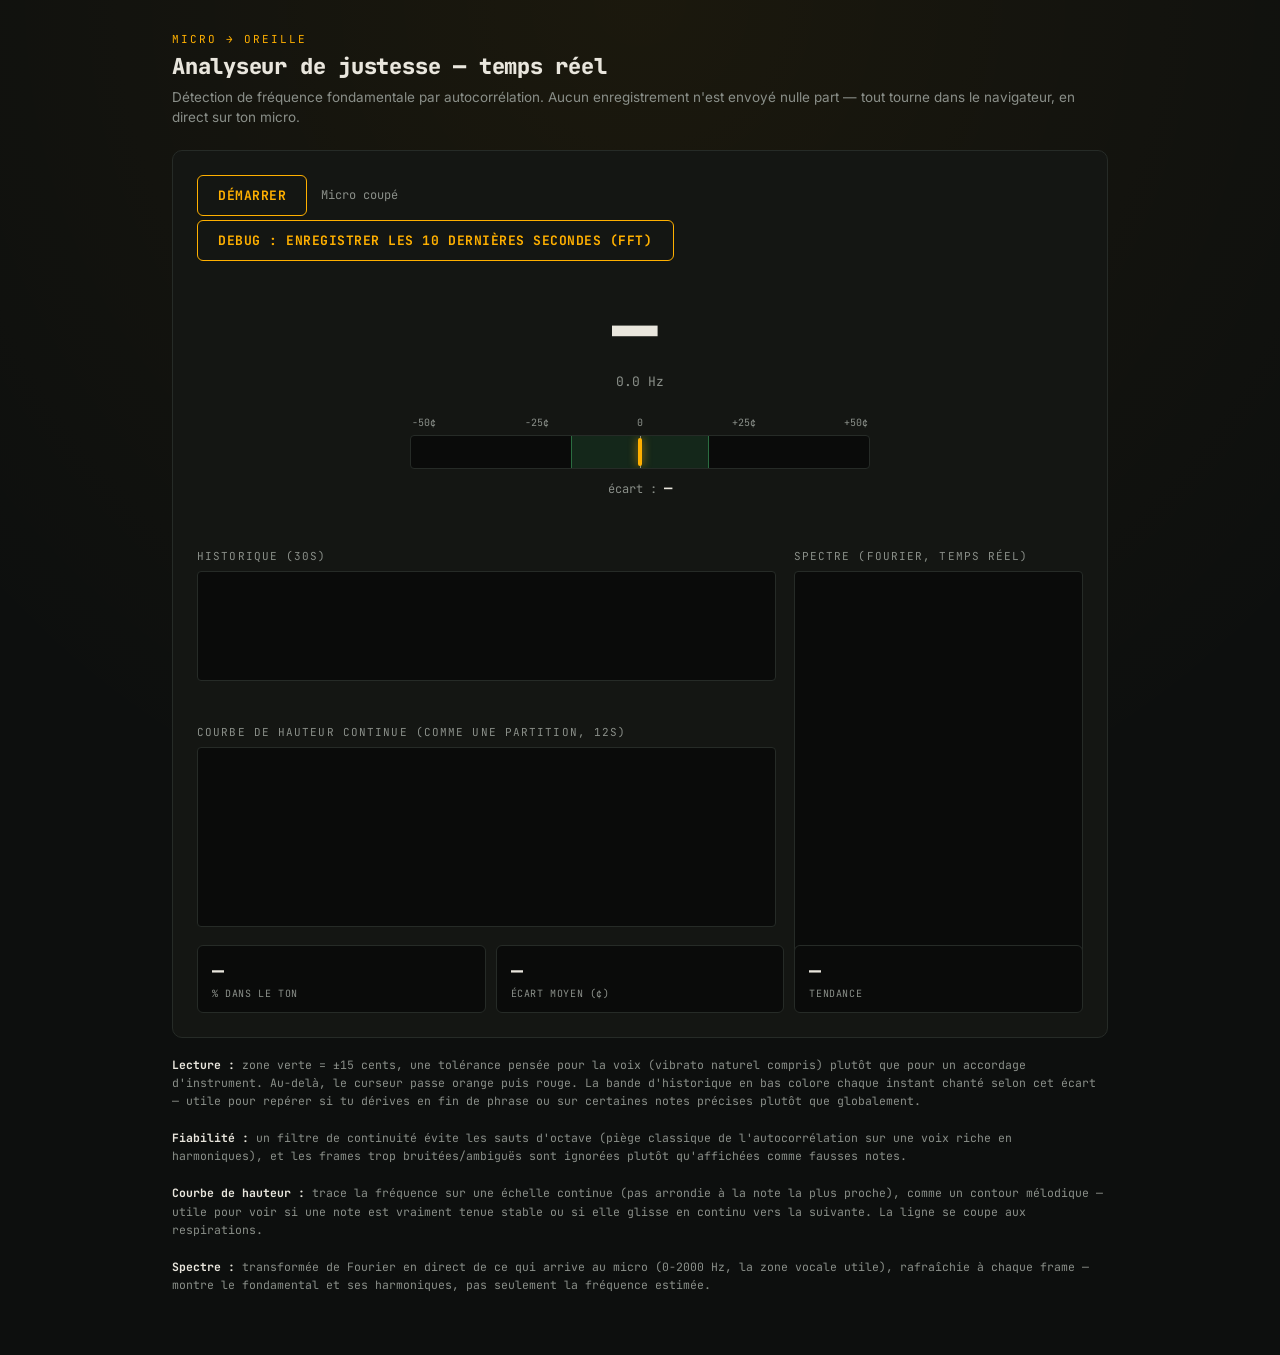
==== index.html @ f590a427 "Initial commit: analyseur de justesse vocale Decoupage du HTML monolithique en index.html/static/sty" ====
<!DOCTYPE html>
<html lang="fr">
<head>
<meta charset="UTF-8">
<title>Analyseur de justesse</title>
<link rel="stylesheet" href="static/style.css">
</head>
<body>
<div class="wrap">
  <header>
    <div class="eyebrow">Micro &rarr; oreille</div>
    <h1>Analyseur de justesse — temps réel</h1>
    <p class="sub">Détection de fréquence fondamentale par autocorrélation. Aucun enregistrement n'est envoyé nulle part — tout tourne dans le navigateur, en direct sur ton micro.</p>
  </header>

  <div class="panel">
    <div class="control-row">
      <button id="toggleBtn">Démarrer</button>
      <button id="exportBtn" disabled style="display:none;">Enregistrer les données (JSON)</button>
      <button id="replayBtn" disabled style="display:none;">Replay le dernier sample</button>
      <span class="status" id="status">Micro coupé</span>
    </div>
    <div class="control-row">
      <button id="fftDebugBtn">Debug : enregistrer les 10 dernières secondes (FFT)</button>
    </div>
    <div class="status" id="fftDebugStatus" style="margin-top:6px;"></div>
    <pre class="report" id="fftDebugReport"></pre>
    <div class="status" id="exportStatus" style="margin-top:6px; display:none;"></div>
    <pre class="report" id="exportReport" style="display:none;"></pre>

    <div class="readout">
      <span class="note-big" id="noteName">—</span><span class="note-oct" id="noteOct"></span>
    </div>
    <div class="freq" id="freqVal">0.0 Hz</div>

    <div class="gauge-wrap">
      <div class="gauge-ticks"><span>-50¢</span><span>-25¢</span><span>0</span><span>+25¢</span><span>+50¢</span></div>
      <div class="gauge-track">
        <div class="gauge-zone-safe"></div>
        <div class="gauge-center-line"></div>
        <div class="gauge-needle" id="needle"></div>
      </div>
    </div>
    <div class="cents-label" id="centsLabel">écart : <b>—</b></div>

    <div class="charts-grid">
      <div class="charts-col-left">
        <div>
          <div class="history-label">Historique (30s)</div>
          <canvas id="history" width="1160" height="220"></canvas>
        </div>
        <div>
          <div class="history-label">Courbe de hauteur continue (comme une partition, 12s)</div>
          <canvas id="pitchCurve" width="1160" height="360"></canvas>
          <button id="exportCurveBtn" disabled style="margin-top:8px; display:none;">Enregistrer la courbe (JSON)</button>
          <div class="status" id="exportCurveStatus" style="margin-top:6px; display:none;"></div>
          <pre class="report" id="exportCurveReport" style="display:none;"></pre>
        </div>
      </div>
      <div>
        <div class="history-label">Spectre (Fourier, temps réel)</div>
        <canvas id="spectrum" width="700" height="700"></canvas>
      </div>
    </div>

    <div class="stats">
      <div class="stat"><div class="val" id="statInTune">—</div><div class="lbl">% dans le ton</div></div>
      <div class="stat"><div class="val" id="statAvg">—</div><div class="lbl">écart moyen (¢)</div></div>
      <div class="stat"><div class="val" id="statBias">—</div><div class="lbl">tendance</div></div>
    </div>
  </div>

  <footer>
    <b>Lecture :</b> zone verte = ±15 cents, une tolérance pensée pour la voix (vibrato naturel compris) plutôt que pour un accordage d'instrument. Au-delà, le curseur passe orange puis rouge. La bande d'historique en bas colore chaque instant chanté selon cet écart — utile pour repérer si tu dérives en fin de phrase ou sur certaines notes précises plutôt que globalement.<br><br>
    <b>Fiabilité :</b> un filtre de continuité évite les sauts d'octave (piège classique de l'autocorrélation sur une voix riche en harmoniques), et les frames trop bruitées/ambiguës sont ignorées plutôt qu'affichées comme fausses notes.<br><br>
    <b>Courbe de hauteur :</b> trace la fréquence sur une échelle continue (pas arrondie à la note la plus proche), comme un contour mélodique — utile pour voir si une note est vraiment tenue stable ou si elle glisse en continu vers la suivante. La ligne se coupe aux respirations.<br><br>
    <b>Spectre :</b> transformée de Fourier en direct de ce qui arrive au micro (0-2000 Hz, la zone vocale utile), rafraîchie à chaque frame — montre le fondamental et ses harmoniques, pas seulement la fréquence estimée.
  </footer>
</div>

<script src="static/app.js"></script>
</body>
</html>
---- static/style.css ----
@import url('https://fonts.googleapis.com/css2?family=JetBrains+Mono:wght@400;500;700;800&family=Inter:wght@400;500;600&display=swap');

:root{
  --bg: #0d0f0e;
  --bg-panel: #141613;
  --line: #262b27;
  --amber: #ffb000;
  --amber-dim: #7a5600;
  --green: #4fd67a;
  --red: #ff5d5d;
  --text: #e9e6dd;
  --text-dim: #8a8f89;
  --mono: 'JetBrains Mono', monospace;
  --sans: 'Inter', sans-serif;
}
*{box-sizing:border-box; margin:0; padding:0;}
html,body{
  background: var(--bg);
  color: var(--text);
  font-family: var(--sans);
  min-height: 100vh;
  width: 100%;
}
body{
  display:flex; flex-direction:column; align-items:center;
  padding: 32px 16px 60px;
  background-image:
    radial-gradient(circle at 50% 0%, rgba(255,176,0,0.06), transparent 60%);
}
.wrap{ width:75%; max-width: none; }

header{ margin-bottom: 22px; }
.eyebrow{
  font-family: var(--mono); font-size: 11px; letter-spacing: 0.18em;
  color: var(--amber); text-transform: uppercase; margin-bottom: 6px;
}
h1{
  font-family: var(--mono); font-weight: 800; font-size: 22px;
  letter-spacing: -0.01em;
}
.sub{ color: var(--text-dim); font-size: 13.5px; margin-top: 6px; line-height:1.5; }

.panel{
  background: var(--bg-panel);
  border: 1px solid var(--line);
  border-radius: 10px;
  padding: 24px;
  margin-top: 18px;
}

/* mic control */
.control-row{ display:flex; align-items:center; gap: 14px; margin-bottom: 4px; }
button{
  font-family: var(--mono); font-weight: 700; font-size: 13px;
  letter-spacing: 0.04em; text-transform: uppercase;
  padding: 11px 20px; border-radius: 6px; cursor:pointer;
  border: 1px solid var(--amber); background: transparent; color: var(--amber);
  transition: all 0.15s ease;
}
button:hover{ background: rgba(255,176,0,0.1); }
button.active{ background: var(--amber); color: #0d0f0e; }
button:disabled{ opacity:0.4; cursor:default; }
.status{ font-family: var(--mono); font-size: 12px; color: var(--text-dim); }
.status.live::before{
  content:''; display:inline-block; width:7px; height:7px; border-radius:50%;
  background: var(--red); margin-right:7px; vertical-align:1px;
  animation: pulse 1.4s infinite;
}
@keyframes pulse{ 0%,100%{opacity:1;} 50%{opacity:0.25;} }

/* note readout */
.readout{
  display:flex; align-items:baseline; justify-content:center;
  gap: 10px; margin: 30px 0 6px;
}
.note-big{
  font-family: var(--mono); font-weight: 800; font-size: 76px;
  line-height:1; color: var(--text); min-width: 120px; text-align:center;
  transition: color 0.15s ease;
}
.note-oct{ font-family: var(--mono); font-size: 28px; color: var(--text-dim); font-weight: 500; }
.freq{
  text-align:center; font-family: var(--mono); font-size: 13px; color: var(--text-dim);
  margin-bottom: 26px;
}

/* cents gauge */
.gauge-wrap{ position:relative; margin: 0 auto 8px; width: 100%; max-width: 460px; }
.gauge-ticks{ display:flex; justify-content:space-between; font-family: var(--mono);
  font-size: 10px; color: var(--text-dim); margin-bottom: 6px; padding: 0 2px;}
.gauge-track{
  position:relative; height: 34px; background: #0a0b0a;
  border: 1px solid var(--line); border-radius: 4px; overflow:hidden;
}
.gauge-zone-safe{
  position:absolute; left:35%; width:30%; top:0; bottom:0;
  background: rgba(79,214,122,0.14); border-left:1px solid rgba(79,214,122,0.4);
  border-right:1px solid rgba(79,214,122,0.4);
}
.gauge-center-line{
  position:absolute; left:50%; top:0; bottom:0; width:1px; background: var(--text-dim);
}
.gauge-needle{
  position:absolute; top:2px; bottom:2px; width: 4px; border-radius: 2px;
  background: var(--amber); left:50%; transform: translateX(-50%);
  box-shadow: 0 0 10px rgba(255,176,0,0.7);
  transition: left 0.06s linear, background-color 0.15s ease;
}
.cents-label{
  text-align:center; font-family: var(--mono); font-size: 12px; color: var(--text-dim);
  margin-top: 10px;
}
.cents-label b{ color: var(--text); font-size:14px; }

/* history strip */
.history-label{
  font-family: var(--mono); font-size: 11px; color: var(--text-dim);
  letter-spacing: 0.1em; text-transform: uppercase; margin: 26px 0 8px;
}
.charts-grid{
  display:grid; grid-template-columns: 2fr 1fr; gap: 18px;
  margin-top: 26px; align-items: stretch;
}
.charts-col-left{ display:flex; flex-direction:column; gap: 18px; }
canvas#history{
  width: 100%; height: 110px; display:block;
  background: #0a0b0a; border: 1px solid var(--line); border-radius: 4px;
}
canvas#pitchCurve{
  width: 100%; height: 180px; display:block;
  background: #0a0b0a; border: 1px solid var(--line); border-radius: 4px;
}
canvas#spectrum{
  width: 100%; height: 100%; min-height: 320px; display:block;
  background: #0a0b0a; border: 1px solid var(--line); border-radius: 4px;
}

/* stats */
.stats{
  display:grid; grid-template-columns: repeat(3,1fr); gap: 10px; margin-top: 18px;
}
.stat{
  background: #0a0b0a; border:1px solid var(--line); border-radius: 6px;
  padding: 12px 14px;
}
.stat .val{ font-family: var(--mono); font-weight:700; font-size: 20px; }
.stat .lbl{ font-family: var(--mono); font-size: 10px; color: var(--text-dim);
  text-transform: uppercase; letter-spacing: 0.06em; margin-top: 3px; }

footer{
  width:100%; margin-top: 18px;
  font-family: var(--mono); font-size: 11.5px; color: var(--text-dim); line-height:1.6;
}
footer b{ color: var(--text); }

.report{
  display:none; white-space: pre-wrap; font-family: var(--mono); font-size: 11px;
  color: var(--text-dim); background: #0a0b0a; border: 1px solid var(--line);
  border-radius: 4px; padding: 10px; margin-top: 8px; max-height: 260px; overflow-y:auto;
}
.report.visible{ display:block; }
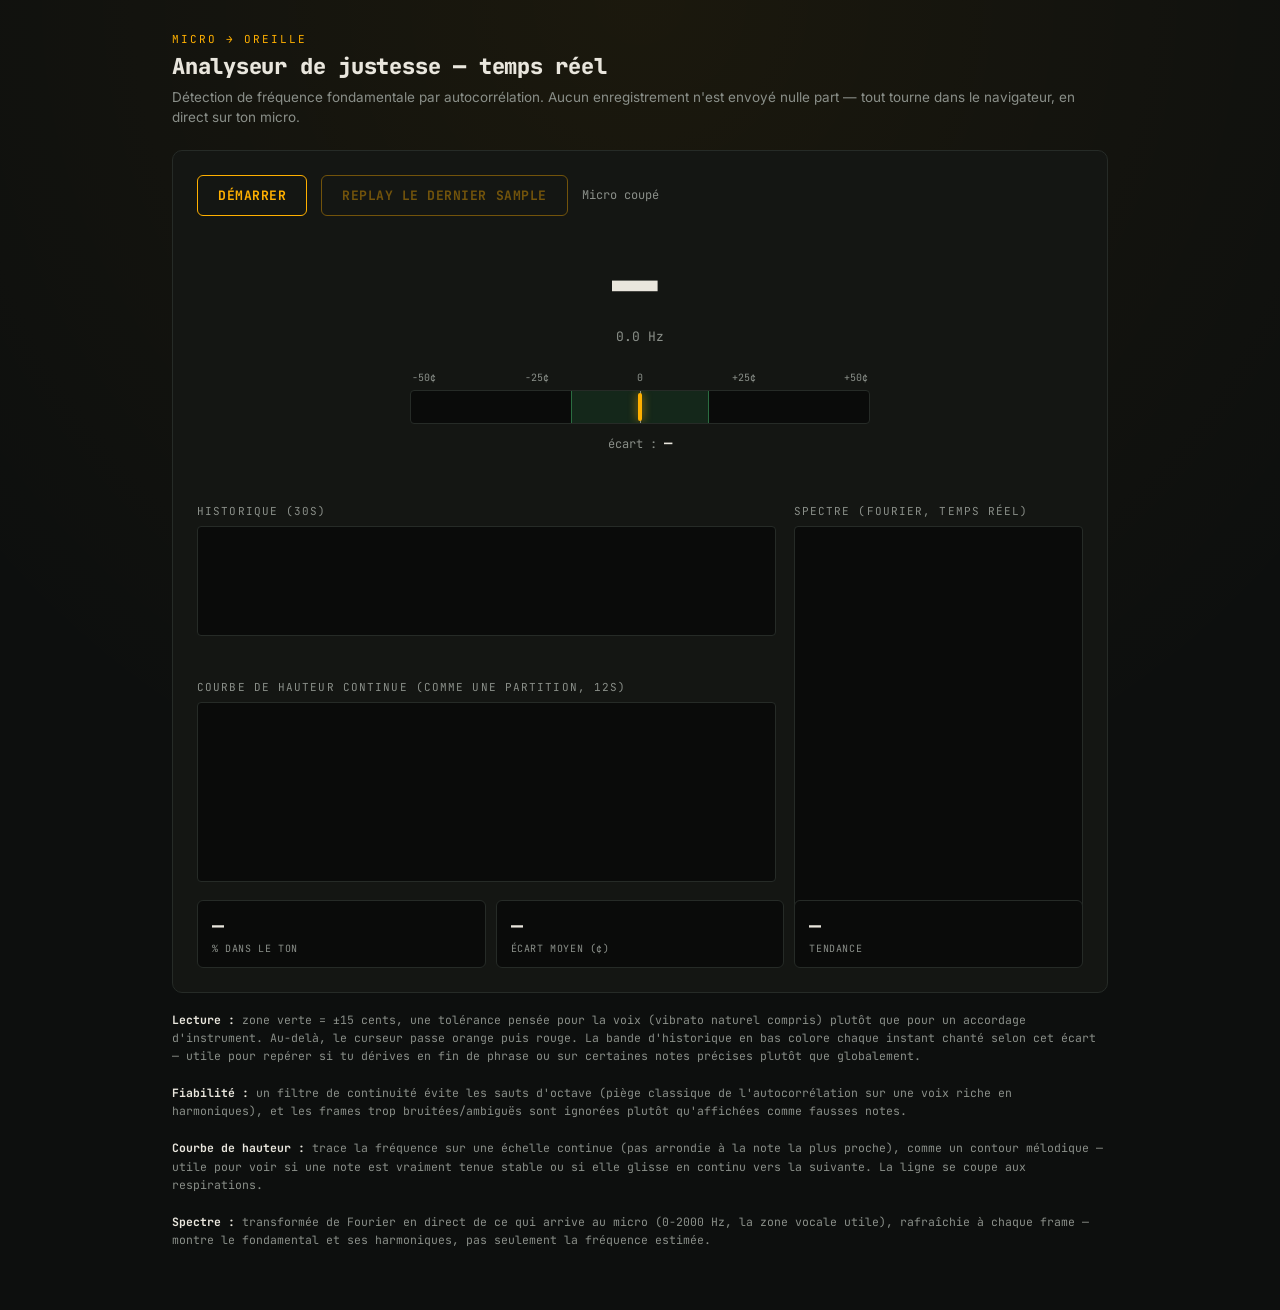
==== commit de3b5b1d: "Corrige la detection de pitch sur voix graves, supprime l'export JSON Fixes autoCorrelate (voir donn" ====
--- a/index.html
+++ b/index.html
@@ -16,17 +16,9 @@
   <div class="panel">
     <div class="control-row">
       <button id="toggleBtn">Démarrer</button>
-      <button id="exportBtn" disabled style="display:none;">Enregistrer les données (JSON)</button>
-      <button id="replayBtn" disabled style="display:none;">Replay le dernier sample</button>
+      <button id="replayBtn" disabled>Replay le dernier sample</button>
       <span class="status" id="status">Micro coupé</span>
     </div>
-    <div class="control-row">
-      <button id="fftDebugBtn">Debug : enregistrer les 10 dernières secondes (FFT)</button>
-    </div>
-    <div class="status" id="fftDebugStatus" style="margin-top:6px;"></div>
-    <pre class="report" id="fftDebugReport"></pre>
-    <div class="status" id="exportStatus" style="margin-top:6px; display:none;"></div>
-    <pre class="report" id="exportReport" style="display:none;"></pre>
 
     <div class="readout">
       <span class="note-big" id="noteName">—</span><span class="note-oct" id="noteOct"></span>
@@ -52,9 +44,6 @@
         <div>
           <div class="history-label">Courbe de hauteur continue (comme une partition, 12s)</div>
           <canvas id="pitchCurve" width="1160" height="360"></canvas>
-          <button id="exportCurveBtn" disabled style="margin-top:8px; display:none;">Enregistrer la courbe (JSON)</button>
-          <div class="status" id="exportCurveStatus" style="margin-top:6px; display:none;"></div>
-          <pre class="report" id="exportCurveReport" style="display:none;"></pre>
         </div>
       </div>
       <div>
--- a/static/style.css
+++ b/static/style.css
@@ -152,10 +152,3 @@
   font-family: var(--mono); font-size: 11.5px; color: var(--text-dim); line-height:1.6;
 }
 footer b{ color: var(--text); }
-
-.report{
-  display:none; white-space: pre-wrap; font-family: var(--mono); font-size: 11px;
-  color: var(--text-dim); background: #0a0b0a; border: 1px solid var(--line);
-  border-radius: 4px; padding: 10px; margin-top: 8px; max-height: 260px; overflow-y:auto;
-}
-.report.visible{ display:block; }
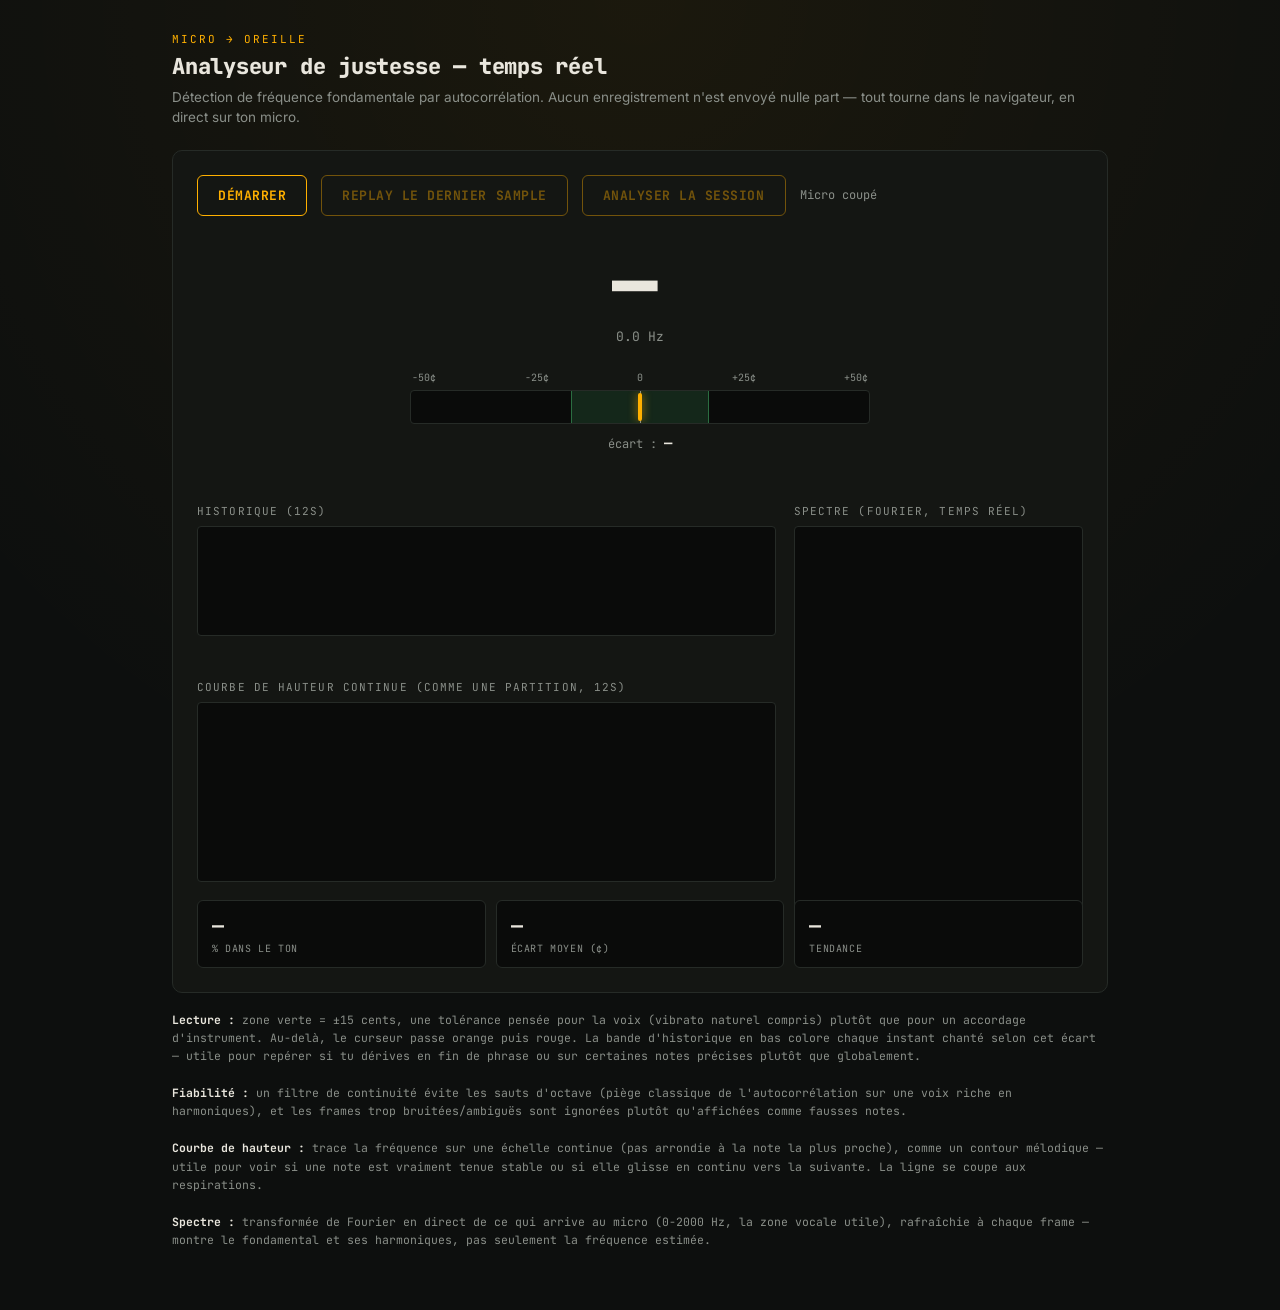
==== commit 6c6aa6ae: "Passe en site 100% statique : analyse en JS, suppression du backend Python - Découpe static/app.js e" ====
--- a/index.html
+++ b/index.html
@@ -17,8 +17,11 @@
     <div class="control-row">
       <button id="toggleBtn">Démarrer</button>
       <button id="replayBtn" disabled>Replay le dernier sample</button>
+      <button id="analyseBtn" disabled>Analyser la session</button>
       <span class="status" id="status">Micro coupé</span>
     </div>
+    <div class="status" id="analyseStatus" style="margin-top:6px;"></div>
+    <pre class="report" id="analyseReport"></pre>
 
     <div class="readout">
       <span class="note-big" id="noteName">—</span><span class="note-oct" id="noteOct"></span>
@@ -38,7 +41,7 @@
     <div class="charts-grid">
       <div class="charts-col-left">
         <div>
-          <div class="history-label">Historique (30s)</div>
+          <div class="history-label">Historique (12s)</div>
           <canvas id="history" width="1160" height="220"></canvas>
         </div>
         <div>
@@ -67,6 +70,10 @@
   </footer>
 </div>
 
-<script src="static/app.js"></script>
+<script src="static/js/pitch-detection.js"></script>
+<script src="static/js/visualization.js"></script>
+<script src="static/js/replay.js"></script>
+<script src="static/js/analyse.js"></script>
+<script src="static/js/main.js"></script>
 </body>
 </html>
--- a/static/style.css
+++ b/static/style.css
@@ -151,4 +151,11 @@
   width:100%; margin-top: 18px;
   font-family: var(--mono); font-size: 11.5px; color: var(--text-dim); line-height:1.6;
 }
+
+.report{
+  display:none; white-space: pre-wrap; font-family: var(--mono); font-size: 11px;
+  color: var(--text-dim); background: #0a0b0a; border: 1px solid var(--line);
+  border-radius: 4px; padding: 10px; margin-top: 8px; max-height: 260px; overflow-y:auto;
+}
+.report.visible{ display:block; }
 footer b{ color: var(--text); }
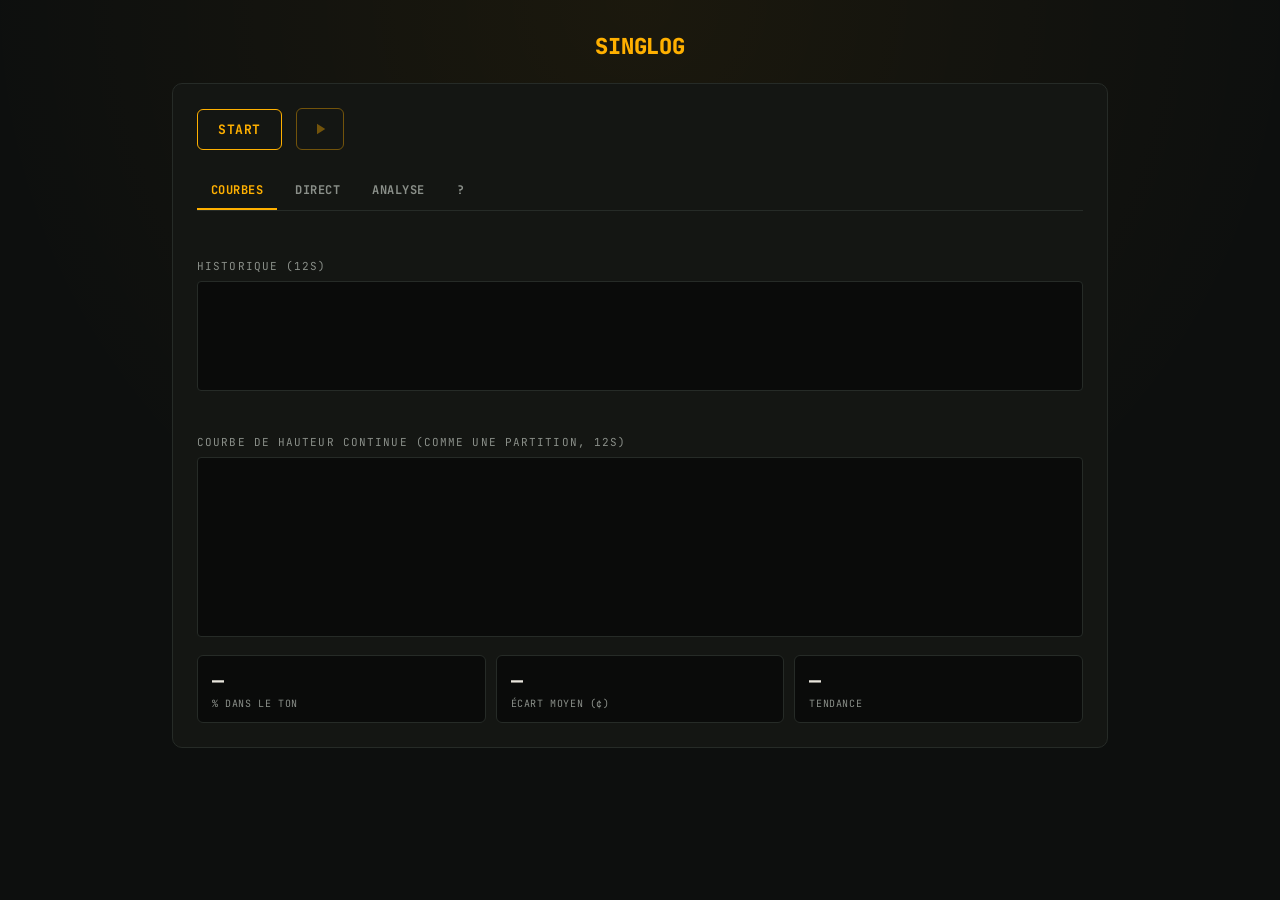
==== commit cf75019f: "Interface mobile : onglets, layout portrait, rebrand Singlog - Ajoute des onglets (Courbes, Direct+F" ====
--- a/index.html
+++ b/index.html
@@ -2,43 +2,30 @@
 <html lang="fr">
 <head>
 <meta charset="UTF-8">
-<title>Analyseur de justesse</title>
+<title>Singlog</title>
 <link rel="stylesheet" href="static/style.css">
 </head>
 <body>
 <div class="wrap">
   <header>
-    <div class="eyebrow">Micro &rarr; oreille</div>
-    <h1>Analyseur de justesse — temps réel</h1>
-    <p class="sub">Détection de fréquence fondamentale par autocorrélation. Aucun enregistrement n'est envoyé nulle part — tout tourne dans le navigateur, en direct sur ton micro.</p>
+    <h1>SINGLOG</h1>
   </header>
 
   <div class="panel">
     <div class="control-row">
-      <button id="toggleBtn">Démarrer</button>
-      <button id="replayBtn" disabled>Replay le dernier sample</button>
-      <button id="analyseBtn" disabled>Analyser la session</button>
-      <span class="status" id="status">Micro coupé</span>
+      <button id="toggleBtn">Start</button>
+      <button id="replayBtn" class="icon-btn" disabled aria-label="Replay le dernier sample"><span id="replayIcon"></span></button>
+      <span class="status" id="status"></span>
     </div>
-    <div class="status" id="analyseStatus" style="margin-top:6px;"></div>
-    <pre class="report" id="analyseReport"></pre>
 
-    <div class="readout">
-      <span class="note-big" id="noteName">—</span><span class="note-oct" id="noteOct"></span>
+    <div class="tab-bar">
+      <button class="tab-btn active" data-tab="trend">Courbes</button>
+      <button class="tab-btn" data-tab="live">Direct</button>
+      <button class="tab-btn" data-tab="analyse">Analyse</button>
+      <button class="tab-btn" data-tab="infos" aria-label="Infos">?</button>
     </div>
-    <div class="freq" id="freqVal">0.0 Hz</div>
 
-    <div class="gauge-wrap">
-      <div class="gauge-ticks"><span>-50¢</span><span>-25¢</span><span>0</span><span>+25¢</span><span>+50¢</span></div>
-      <div class="gauge-track">
-        <div class="gauge-zone-safe"></div>
-        <div class="gauge-center-line"></div>
-        <div class="gauge-needle" id="needle"></div>
-      </div>
-    </div>
-    <div class="cents-label" id="centsLabel">écart : <b>—</b></div>
-
-    <div class="charts-grid">
+    <div class="tab-content active" data-tab-content="trend">
       <div class="charts-col-left">
         <div>
           <div class="history-label">Historique (12s)</div>
@@ -49,31 +36,61 @@
           <canvas id="pitchCurve" width="1160" height="360"></canvas>
         </div>
       </div>
-      <div>
+      <div class="stats">
+        <div class="stat"><div class="val" id="statInTune">—</div><div class="lbl">% dans le ton</div></div>
+        <div class="stat"><div class="val" id="statAvg">—</div><div class="lbl">écart moyen (¢)</div></div>
+        <div class="stat"><div class="val" id="statBias">—</div><div class="lbl">tendance</div></div>
+      </div>
+    </div>
+
+    <div class="tab-content" data-tab-content="live">
+      <div class="live-block">
+        <div class="readout">
+          <span class="note-big" id="noteName">—</span><span class="note-oct" id="noteOct"></span>
+        </div>
+        <div class="freq" id="freqVal">0.0 Hz</div>
+
+        <div class="gauge-wrap">
+          <div class="gauge-ticks"><span>-50¢</span><span>-25¢</span><span>0</span><span>+25¢</span><span>+50¢</span></div>
+          <div class="gauge-track">
+            <div class="gauge-zone-safe"></div>
+            <div class="gauge-center-line"></div>
+            <div class="gauge-needle" id="needle"></div>
+          </div>
+        </div>
+        <div class="cents-label" id="centsLabel">écart : <b>—</b></div>
+      </div>
+
+      <div class="spectrum-block">
         <div class="history-label">Spectre (Fourier, temps réel)</div>
         <canvas id="spectrum" width="700" height="700"></canvas>
       </div>
     </div>
 
-    <div class="stats">
-      <div class="stat"><div class="val" id="statInTune">—</div><div class="lbl">% dans le ton</div></div>
-      <div class="stat"><div class="val" id="statAvg">—</div><div class="lbl">écart moyen (¢)</div></div>
-      <div class="stat"><div class="val" id="statBias">—</div><div class="lbl">tendance</div></div>
+    <div class="tab-content" data-tab-content="analyse">
+      <div class="control-row">
+        <button id="analyseBtn" disabled>Analyser la session</button>
+      </div>
+      <div class="status" id="analyseStatus" style="margin-top:6px;"></div>
+      <pre class="report" id="analyseReport"></pre>
+    </div>
+
+    <div class="tab-content" data-tab-content="infos">
+      <p class="infos-text">
+        <b>Lecture :</b> zone verte = ±15 cents, une tolérance pensée pour la voix (vibrato naturel compris) plutôt que pour un accordage d'instrument. Au-delà, le curseur passe orange puis rouge. La bande d'historique en bas colore chaque instant chanté selon cet écart — utile pour repérer si tu dérives en fin de phrase ou sur certaines notes précises plutôt que globalement.<br><br>
+        <b>Fiabilité :</b> un filtre de continuité évite les sauts d'octave (piège classique de l'autocorrélation sur une voix riche en harmoniques), et les frames trop bruitées/ambiguës sont ignorées plutôt qu'affichées comme fausses notes.<br><br>
+        <b>Courbe de hauteur :</b> trace la fréquence sur une échelle continue (pas arrondie à la note la plus proche), comme un contour mélodique — utile pour voir si une note est vraiment tenue stable ou si elle glisse en continu vers la suivante. La ligne se coupe aux respirations.<br><br>
+        <b>Spectre :</b> transformée de Fourier en direct de ce qui arrive au micro (0-2000 Hz, la zone vocale utile), rafraîchie à chaque frame — montre le fondamental et ses harmoniques, pas seulement la fréquence estimée.
+      </p>
     </div>
   </div>
-
-  <footer>
-    <b>Lecture :</b> zone verte = ±15 cents, une tolérance pensée pour la voix (vibrato naturel compris) plutôt que pour un accordage d'instrument. Au-delà, le curseur passe orange puis rouge. La bande d'historique en bas colore chaque instant chanté selon cet écart — utile pour repérer si tu dérives en fin de phrase ou sur certaines notes précises plutôt que globalement.<br><br>
-    <b>Fiabilité :</b> un filtre de continuité évite les sauts d'octave (piège classique de l'autocorrélation sur une voix riche en harmoniques), et les frames trop bruitées/ambiguës sont ignorées plutôt qu'affichées comme fausses notes.<br><br>
-    <b>Courbe de hauteur :</b> trace la fréquence sur une échelle continue (pas arrondie à la note la plus proche), comme un contour mélodique — utile pour voir si une note est vraiment tenue stable ou si elle glisse en continu vers la suivante. La ligne se coupe aux respirations.<br><br>
-    <b>Spectre :</b> transformée de Fourier en direct de ce qui arrive au micro (0-2000 Hz, la zone vocale utile), rafraîchie à chaque frame — montre le fondamental et ses harmoniques, pas seulement la fréquence estimée.
-  </footer>
 </div>
 
 <script src="static/js/pitch-detection.js"></script>
 <script src="static/js/visualization.js"></script>
 <script src="static/js/replay.js"></script>
 <script src="static/js/analyse.js"></script>
+<script src="static/js/tabs.js"></script>
 <script src="static/js/main.js"></script>
 </body>
 </html>
--- a/static/style.css
+++ b/static/style.css
@@ -29,16 +29,11 @@
 }
 .wrap{ width:75%; max-width: none; }
 
-header{ margin-bottom: 22px; }
-.eyebrow{
-  font-family: var(--mono); font-size: 11px; letter-spacing: 0.18em;
-  color: var(--amber); text-transform: uppercase; margin-bottom: 6px;
-}
+header{ margin-bottom: 22px; text-align: center; }
 h1{
   font-family: var(--mono); font-weight: 800; font-size: 22px;
-  letter-spacing: -0.01em;
-}
-.sub{ color: var(--text-dim); font-size: 13.5px; margin-top: 6px; line-height:1.5; }
+  letter-spacing: -0.01em; color: var(--amber);
+}
 
 .panel{
   background: var(--bg-panel);
@@ -60,12 +55,32 @@
 button:hover{ background: rgba(255,176,0,0.1); }
 button.active{ background: var(--amber); color: #0d0f0e; }
 button:disabled{ opacity:0.4; cursor:default; }
+.icon-btn{
+  display:inline-flex; align-items:center; justify-content:center;
+  padding: 11px 14px;
+}
+.icon-btn span{ display:flex; align-items:center; justify-content:center; width:100%; height:100%; }
+.icon-btn svg{ display:block; width: 18px; height: 18px; }
 .status{ font-family: var(--mono); font-size: 12px; color: var(--text-dim); }
 .status.live::before{
   content:''; display:inline-block; width:7px; height:7px; border-radius:50%;
   background: var(--red); margin-right:7px; vertical-align:1px;
   animation: pulse 1.4s infinite;
 }
+
+/* tabs */
+.tab-bar{
+  display:flex; gap: 4px; margin: 22px 0 0; border-bottom: 1px solid var(--line);
+}
+.tab-btn{
+  border: none; border-bottom: 2px solid transparent; border-radius: 0;
+  background: transparent; color: var(--text-dim);
+  padding: 10px 14px; font-size: 12px;
+}
+.tab-btn:hover{ background: transparent; color: var(--text); }
+.tab-btn.active{ background: transparent; color: var(--amber); border-bottom-color: var(--amber); }
+.tab-content{ display:none; padding-top: 22px; }
+.tab-content.active{ display:block; }
 @keyframes pulse{ 0%,100%{opacity:1;} 50%{opacity:0.25;} }
 
 /* note readout */
@@ -117,10 +132,6 @@
   font-family: var(--mono); font-size: 11px; color: var(--text-dim);
   letter-spacing: 0.1em; text-transform: uppercase; margin: 26px 0 8px;
 }
-.charts-grid{
-  display:grid; grid-template-columns: 2fr 1fr; gap: 18px;
-  margin-top: 26px; align-items: stretch;
-}
 .charts-col-left{ display:flex; flex-direction:column; gap: 18px; }
 canvas#history{
   width: 100%; height: 110px; display:block;
@@ -131,7 +142,7 @@
   background: #0a0b0a; border: 1px solid var(--line); border-radius: 4px;
 }
 canvas#spectrum{
-  width: 100%; height: 100%; min-height: 320px; display:block;
+  width: 100%; height: 480px; display:block;
   background: #0a0b0a; border: 1px solid var(--line); border-radius: 4px;
 }
 
@@ -146,11 +157,6 @@
 .stat .val{ font-family: var(--mono); font-weight:700; font-size: 20px; }
 .stat .lbl{ font-family: var(--mono); font-size: 10px; color: var(--text-dim);
   text-transform: uppercase; letter-spacing: 0.06em; margin-top: 3px; }
-
-footer{
-  width:100%; margin-top: 18px;
-  font-family: var(--mono); font-size: 11.5px; color: var(--text-dim); line-height:1.6;
-}
 
 .report{
   display:none; white-space: pre-wrap; font-family: var(--mono); font-size: 11px;
@@ -158,4 +164,100 @@
   border-radius: 4px; padding: 10px; margin-top: 8px; max-height: 260px; overflow-y:auto;
 }
 .report.visible{ display:block; }
-footer b{ color: var(--text); }
+
+.infos-text{
+  font-family: var(--mono); font-size: 11.5px; color: var(--text-dim); line-height:1.6;
+}
+.infos-text b{ color: var(--text); }
+
+/* Portrait (phone-like): the real problem isn't device type, it's a narrow
+   tall viewport — a resized desktop window gets this too, which is correct.
+   Landscape/wide screens keep the desktop rules above untouched. Sizes here
+   are bumped well beyond a simple scale-up: this is meant to be read at a
+   glance and tapped accurately while singing, not squinted at. */
+@media (orientation: portrait){
+  /* 100vh is unreliable on mobile browsers (address bar collapsing/expanding
+     changes it mid-session); 100dvh tracks the actual visible viewport. A
+     flex-grow chain this deep (body>wrap>panel>tab>report) also needs
+     min-height:0 at every level — without it, a flex item's default
+     min-height:auto can stop it from ever growing past its own content,
+     which is exactly why the report box was collapsing to ~1 line instead
+     of filling the tab. */
+  html, body{ height: 100dvh; min-height: 0; }
+  body{ padding: 20px 0 30px; }
+  .wrap{ width: 100%; flex: 1; display: flex; flex-direction: column; min-height: 0; }
+  header{ padding: 0 16px; }
+  .panel{
+    flex: 1; display: flex; flex-direction: column; min-height: 0;
+    border-radius: 0; border-left: none; border-right: none; padding: 20px 16px;
+  }
+  /* Each tab's own content spreads across whatever vertical space is left
+     after the controls and tab bar, instead of clumping at the top. */
+  .tab-content.active{ flex: 1; display: flex; flex-direction: column; justify-content: space-evenly; min-height: 0; }
+
+  /* Sizes below scale with the actual viewport (vw) instead of fixed px, so
+     they land right on a small phone AND a big one instead of needing
+     another guess-and-check round every time. clamp(min, preferred, max)
+     keeps them from going absurd at either extreme. */
+  h1{ font-size: clamp(28px, 9vw, 48px); }
+
+  .control-row{ flex-wrap: wrap; gap: 12px; justify-content: center; }
+  button{ font-size: clamp(15px, 4.2vw, 20px); padding: 16px 22px; }
+  .icon-btn{ padding: 16px 20px; }
+  .icon-btn svg{ width: 24px; height: 24px; }
+  .status{ font-size: clamp(13px, 4vw, 18px); flex-basis: 100%; text-align: center; }
+
+  /* Primary controls: big square touch targets, side by side filling the row.
+     min-width stops them shrinking past the point where the label/icon still
+     fits — below that, .control-row's flex-wrap drops them to their own
+     line instead of squeezing and clipping "Start" or the play icon. */
+  #toggleBtn, #replayBtn{
+    flex: 1 1 0; aspect-ratio: 1 / 1; min-width: 100px;
+    display: flex; align-items: center; justify-content: center;
+    padding: 12px;
+  }
+  #toggleBtn{ font-size: clamp(26px, 9vw, 44px); }
+  #replayBtn.icon-btn svg{ width: 40%; height: 40%; }
+
+  .tab-bar{ gap: 2px; }
+  .tab-btn{ font-size: clamp(20px, 8.5vw, 34px); padding: 16px 4px; flex: 1 1 auto; line-height: 1.1; }
+  .tab-content{ padding-top: 28px; }
+
+  /* Analyse: one big button. The report flows normally right under the
+     status line instead of trying to exactly fill the tab's height — that
+     nested-flex approach kept collapsing to ~1 line depending on the
+     device. If it's long, the page scrolls; simple and it actually works. */
+  #analyseBtn{ width: 100%; font-size: clamp(22px, 8vw, 38px); padding: 30px; }
+  [data-tab-content="analyse"].active{ display: block; flex: none; }
+  .report{ font-size: clamp(20px, 6.5vw, 30px); line-height: 1.5; max-height: none; }
+
+  /* Direct + Fourier share the tab 50/50, each its own flex column. */
+  .live-block, .spectrum-block{
+    flex: 1; display: flex; flex-direction: column;
+    justify-content: space-evenly; min-height: 0;
+  }
+
+  .note-big{ font-size: clamp(72px, 28vw, 150px); }
+  .note-oct{ font-size: clamp(28px, 10vw, 52px); }
+  .freq{ font-size: clamp(16px, 5vw, 26px); margin-bottom: 34px; }
+
+  .gauge-wrap{ max-width: none; }
+  .gauge-ticks{ font-size: clamp(12px, 4vw, 20px); }
+  .gauge-track{ height: 56px; }
+  .gauge-needle{ width: 6px; }
+  .cents-label{ font-size: clamp(15px, 4.5vw, 24px); margin-top: 16px; }
+  .cents-label b{ font-size: clamp(18px, 5.5vw, 28px); }
+
+  .history-label{ font-size: clamp(13px, 4vw, 20px); margin: 30px 0 10px; }
+  .charts-col-left{ gap: 26px; }
+  canvas#history{ height: 220px; }
+  canvas#pitchCurve{ height: 420px; }
+  canvas#spectrum{ flex: 1; height: auto; min-height: 0; }
+
+  .stats{ gap: 14px; margin-top: 26px; }
+  .stat{ padding: 16px; }
+  .stat .val{ font-size: clamp(22px, 8vw, 40px); }
+  .stat .lbl{ font-size: clamp(11px, 3.2vw, 16px); }
+
+  .infos-text{ font-size: clamp(14px, 4.5vw, 20px); line-height: 1.7; }
+}
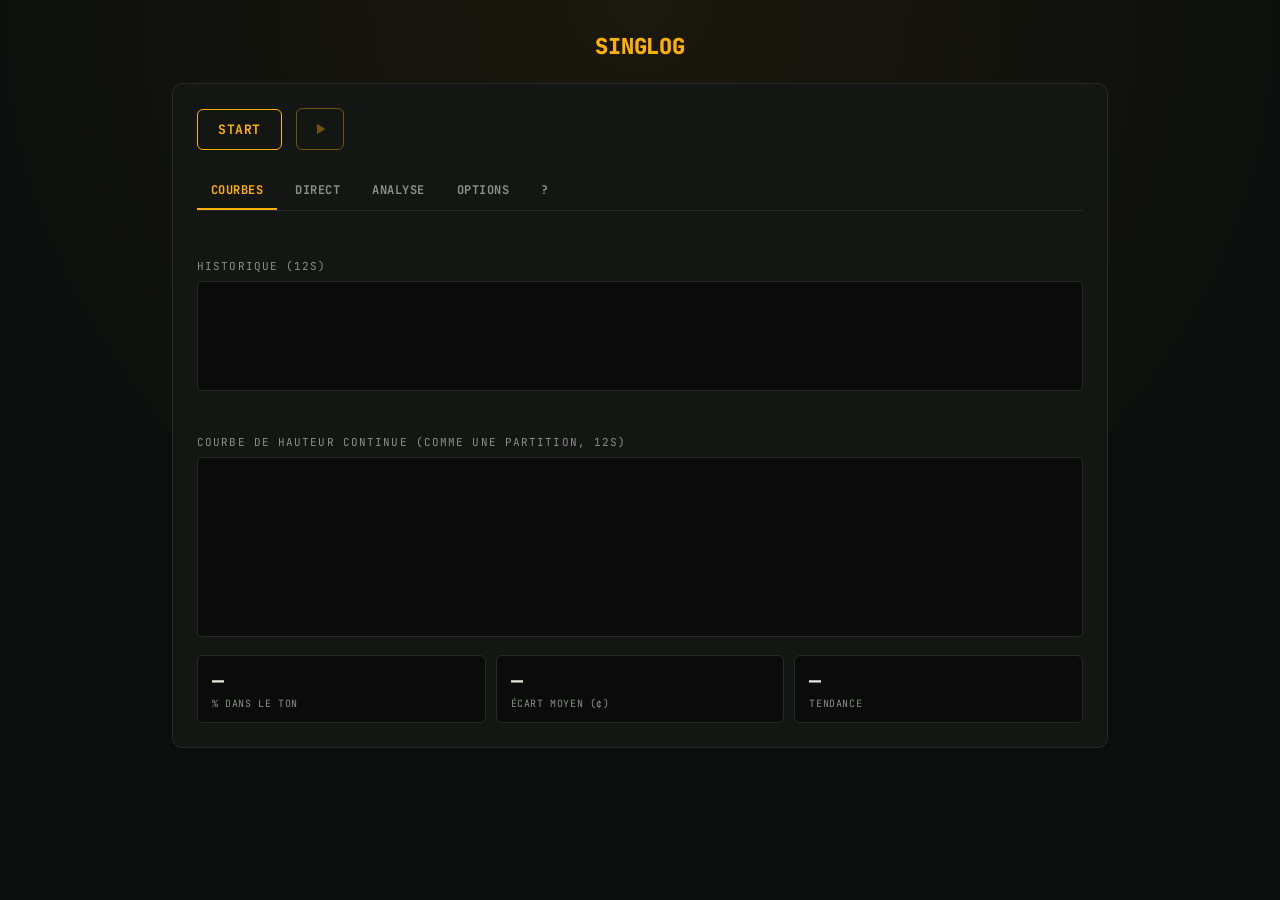
==== commit e2d28bed: "Ajoute un menu d'options : lissage, continuite d'octave, portamento, vibrato - Nouvel onglet Options" ====
--- a/index.html
+++ b/index.html
@@ -22,6 +22,7 @@
       <button class="tab-btn active" data-tab="trend">Courbes</button>
       <button class="tab-btn" data-tab="live">Direct</button>
       <button class="tab-btn" data-tab="analyse">Analyse</button>
+      <button class="tab-btn" data-tab="options">Options</button>
       <button class="tab-btn" data-tab="infos" aria-label="Infos">?</button>
     </div>
 
@@ -75,6 +76,51 @@
       <pre class="report" id="analyseReport"></pre>
     </div>
 
+    <div class="tab-content" data-tab-content="options">
+      <div class="options-list">
+        <div class="option-row">
+          <input type="checkbox" id="optSmoothing">
+          <label for="optSmoothing" class="option-label">Lissage médian</label>
+          <button type="button" class="info-btn" aria-label="Plus d'infos sur cette option">?</button>
+          <div class="tooltip">
+            Ta voix vibre légèrement à chaque instant, même sur une note stable — c'est normal, une voix n'est pas un synthé.<br><br>
+            <b>En pratique :</b> cette option lisse ces micro-tremblements avant affichage, comme une petite moyenne sur les dernières fractions de seconde.<br><br>
+            <b>Sur les courbes :</b> activée (par défaut), le pointeur et les courbes bougent de façon fluide. Désactivée, tu vois le signal brut, plus nerveux d'une frame à l'autre.
+          </div>
+        </div>
+        <div class="option-row">
+          <input type="checkbox" id="optOctaveContinuity">
+          <label for="optOctaveContinuity" class="option-label">Continuité d'octave</label>
+          <button type="button" class="info-btn" aria-label="Plus d'infos sur cette option">?</button>
+          <div class="tooltip">
+            L'algorithme peut parfois se tromper d'une octave entière — croire que tu chantes bien plus grave ou plus aigu qu'en réalité, à cause des harmoniques de la voix.<br><br>
+            <b>En pratique :</b> cette option compare chaque note détectée à la précédente pour repérer et corriger ce genre d'erreur.<br><br>
+            <b>Sur les courbes :</b> désactivée, tu peux voir des sauts verticaux brusques et faux (ex : la courbe part une octave plus bas sans raison). Activée (par défaut), la courbe reste cohérente d'une frame à l'autre.
+          </div>
+        </div>
+        <div class="option-row">
+          <input type="checkbox" id="optIgnorePortamento">
+          <label for="optIgnorePortamento" class="option-label">Ignorer le portamento</label>
+          <button type="button" class="info-btn" aria-label="Plus d'infos sur cette option">?</button>
+          <div class="tooltip">
+            Glisser d'une note à une autre (portamento/glissando) au lieu de sauter net, ce n'est ni juste ni faux — c'est une technique vocale, pas une erreur.<br><br>
+            <b>En pratique :</b> cette option repère ces glissements (mouvement rapide et ample de la hauteur) et ne les compte plus dans les stats de justesse — ni celles en direct (onglet Courbes), ni le rapport de l'onglet Analyse.<br><br>
+            <b>Sur les courbes :</b> un portamento se voit comme une pente continue entre deux notes sur la courbe de hauteur, pas un décrochage. Le tracé ne change pas — seuls les chiffres (% dans le ton, écart moyen, tendance) ignorent ces passages.
+          </div>
+        </div>
+        <div class="option-row">
+          <input type="checkbox" id="optIgnoreVibrato">
+          <label for="optIgnoreVibrato" class="option-label">Ignorer le vibrato détecté</label>
+          <button type="button" class="info-btn" aria-label="Plus d'infos sur cette option">?</button>
+          <div class="tooltip">
+            Un vibrato régulier et volontaire (la petite oscillation qu'on entend chez les chanteurs) n'est pas une fausse note — c'est une technique.<br><br>
+            <b>En pratique :</b> quand l'analyse détecte une oscillation régulière sur une note tenue, cette option retire ces points des stats globales (ils restent signalés à part, sans faire baisser ton score).<br><br>
+            <b>Sur les courbes :</b> le vibrato ressemble à une petite vague régulière autour d'une note tenue. Avec l'option activée, cette vague n'abaisse plus ton "% dans le ton" — elle est juste mentionnée dans le rapport d'analyse.
+          </div>
+        </div>
+      </div>
+    </div>
+
     <div class="tab-content" data-tab-content="infos">
       <p class="infos-text">
         <b>Lecture :</b> zone verte = ±15 cents, une tolérance pensée pour la voix (vibrato naturel compris) plutôt que pour un accordage d'instrument. Au-delà, le curseur passe orange puis rouge. La bande d'historique en bas colore chaque instant chanté selon cet écart — utile pour repérer si tu dérives en fin de phrase ou sur certaines notes précises plutôt que globalement.<br><br>
@@ -86,6 +132,7 @@
   </div>
 </div>
 
+<script src="static/js/options.js"></script>
 <script src="static/js/pitch-detection.js"></script>
 <script src="static/js/visualization.js"></script>
 <script src="static/js/replay.js"></script>
--- a/static/style.css
+++ b/static/style.css
@@ -169,6 +169,33 @@
   font-family: var(--mono); font-size: 11.5px; color: var(--text-dim); line-height:1.6;
 }
 .infos-text b{ color: var(--text); }
+
+.options-list{ display:flex; flex-direction:column; gap:16px; }
+.option-row{
+  position: relative; display:flex; align-items:center; gap:10px;
+  font-family: var(--mono);
+}
+.option-row input[type="checkbox"]{ flex-shrink:0; width:16px; height:16px; accent-color: var(--amber); }
+.option-label{ flex:1; font-size: 13px; color: var(--text); cursor:pointer; }
+
+.info-btn{
+  flex-shrink:0; width:20px; height:20px; border-radius:50%; padding:0;
+  border:1px solid var(--line); background:transparent; color: var(--text-dim);
+  font-family: var(--mono); font-size:11px; line-height:1; cursor:pointer;
+}
+.info-btn:hover{ color: var(--text); border-color: var(--text-dim); }
+
+/* Tap-to-open info bubble (no hover reliance — this menu is mainly used on
+   phones). Floats below the row instead of pushing the rest of the list
+   down, and spans the row's own width so it can never overflow the
+   viewport sideways on a narrow phone. */
+.tooltip{
+  display:none; position:absolute; top: calc(100% + 6px); left:0; right:0; z-index:5;
+  font-size: 11px; color: var(--text-dim); line-height:1.6;
+  background: var(--bg-panel); border:1px solid var(--line); border-radius:6px; padding:10px 12px;
+}
+.tooltip b{ color: var(--text); }
+.option-row.tooltip-open .tooltip{ display:block; }
 
 /* Portrait (phone-like): the real problem isn't device type, it's a narrow
    tall viewport — a resized desktop window gets this too, which is correct.
@@ -231,6 +258,15 @@
   [data-tab-content="analyse"].active{ display: block; flex: none; }
   .report{ font-size: clamp(20px, 6.5vw, 30px); line-height: 1.5; max-height: none; }
 
+  /* Options: same reasoning as Analyse above — a variable-length list of
+     checkboxes doesn't work as a space-evenly flex column, it just flows and
+     scrolls with the page. */
+  [data-tab-content="options"].active{ display: block; flex: none; }
+  .options-list{ gap: 22px; }
+  .option-label{ font-size: clamp(15px, 4.2vw, 19px); }
+  .info-btn{ width: 30px; height: 30px; font-size: clamp(13px, 3.5vw, 16px); }
+  .tooltip{ font-size: clamp(13px, 3.8vw, 16px); padding: 12px 14px; }
+
   /* Direct + Fourier share the tab 50/50, each its own flex column. */
   .live-block, .spectrum-block{
     flex: 1; display: flex; flex-direction: column;
